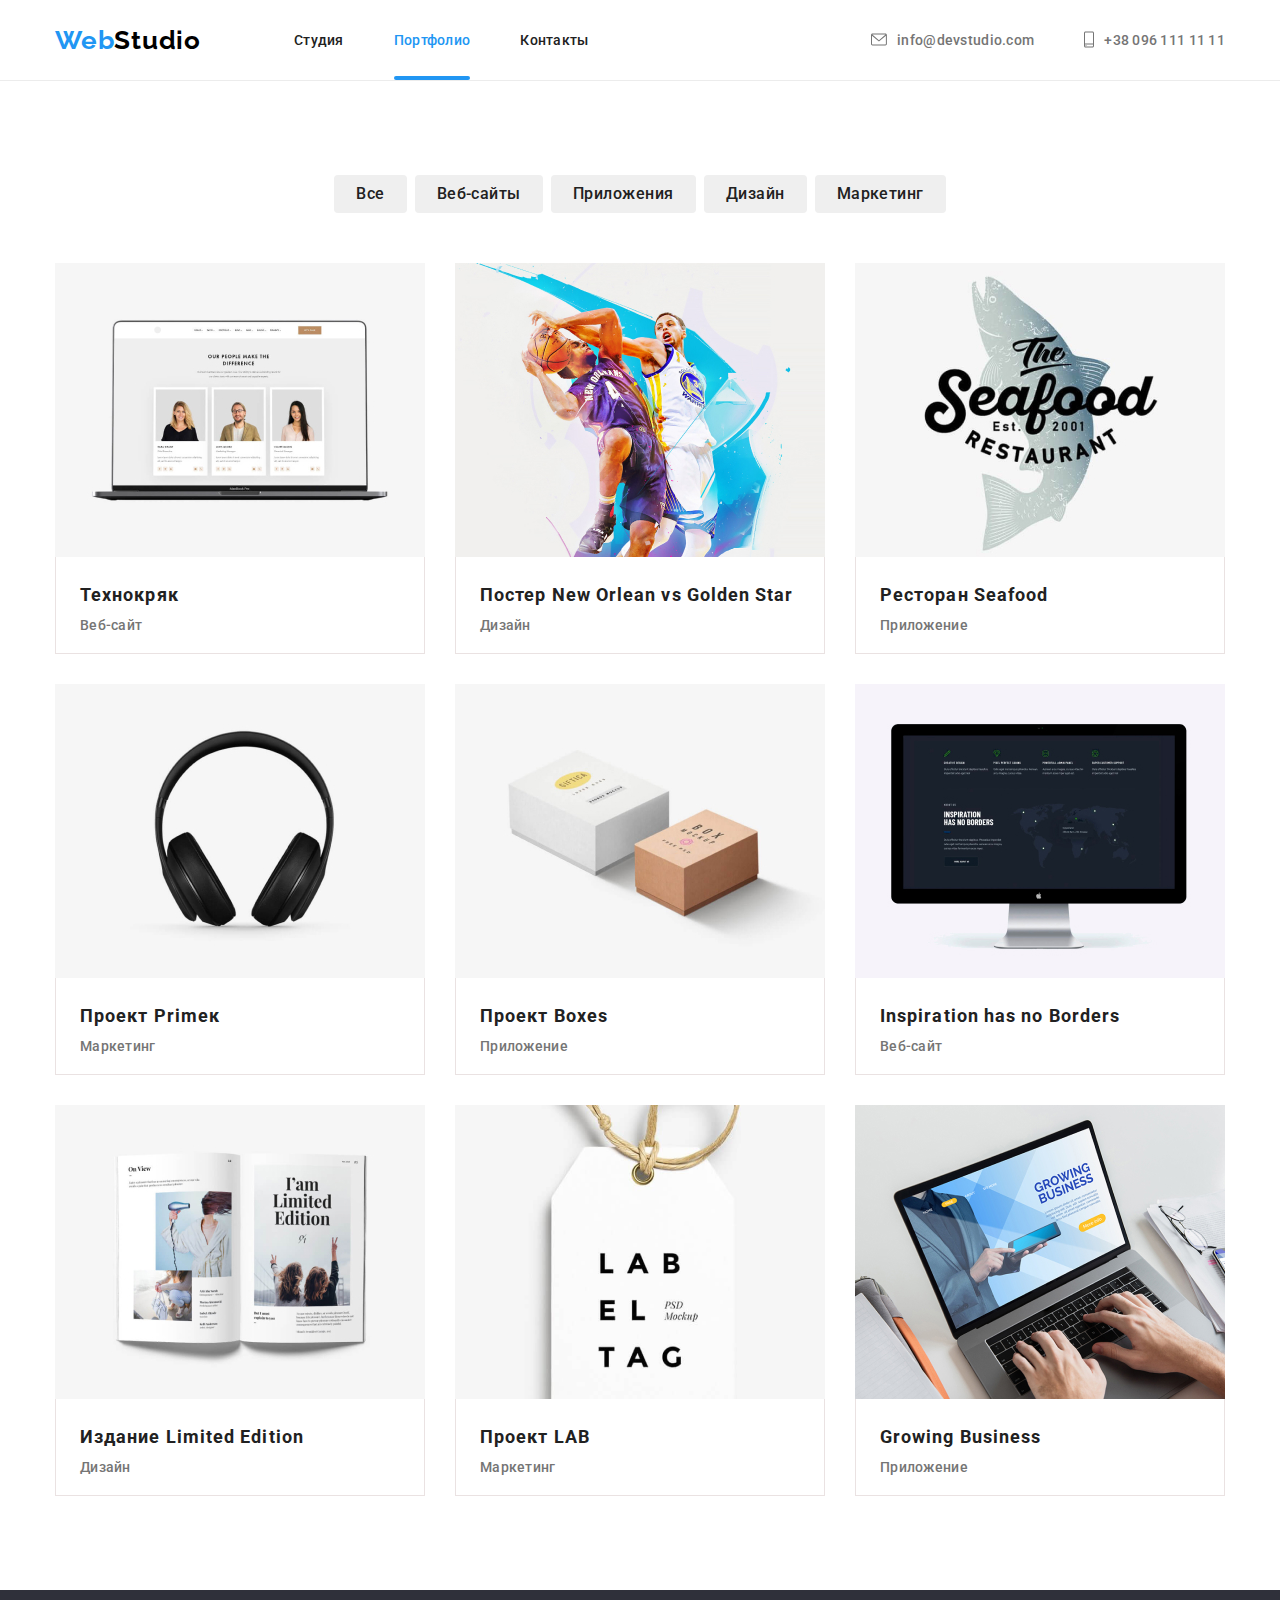
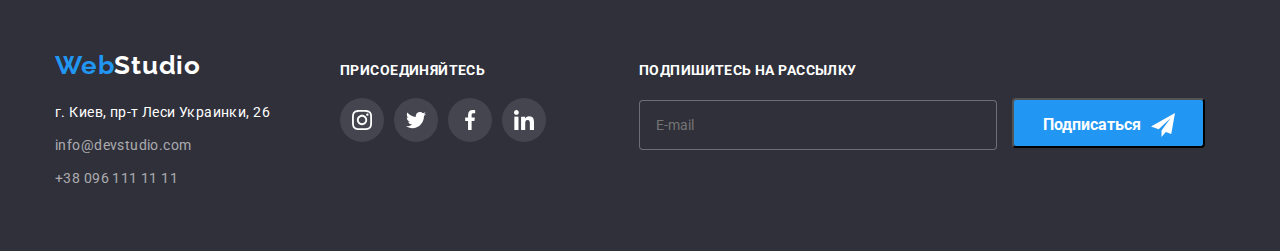
==== portfolio.html @ 66c4d2b6 "ДЗ-7 структура" ====
<!DOCTYPE html>
<html lang="ru">
  <head>
    <meta charset="UTF-8" />
    <meta name="viewport" content="width=device-width, initial-scale=1.0" />
    <title>WebStudio</title>
    <!--1-внешняя сылка на нормализацию стилей -->
    <link rel="stylesheet"
    href=https://cdnjs.cloudflare.com/ajax/libs/modern-normalize/1.0.0/modern-normalize.css>
    <!--2-внешняя ссылка на стили шрифтов Google-->
    <link rel="preconnect" href="https://fonts.gstatic.com" />
    <link
      href="https://fonts.googleapis.com/css2?family=Raleway:wght@700&family=Roboto:wght@400;500;700;900&display=swap"
      rel="stylesheet"
    />
    <!--3-ссылка на таблицы стилей в даном проекте-->
    <link rel="stylesheet" href="./css/styles.css" />
  </head>
  <body>
      <header class="header">
			<div class="container"><a class="logo" href="/"><span>Web</span>Studio</a>
        <nav class="navigation">
          <ul class="site-nav">
            <li class="list-site">
              <a class="nav" href="./index.html">Студия</a>
            </li>
            <li class="list-site">
              <a class="nav is-current" href="#">Портфолио</a>
            </li>
            <li class="list-site">
              <a class="nav" href="#">Контакты</a>
            </li>
          </ul>
        </nav>
       <ul class="adress-header">
          <li class="mail-header">
				<a class="nav-mail" href="mailto:info@devstudio.com"> <svg class="mail-icon" width="16" height="17"><use href="./sprite/sprite.svg#icon-envelope"></use></svg> 
					info@devstudio.com</a>
			 </li>
          <li class="phone-header">
              <a class="nav-phone" href="tel:+380961111111">
					   <svg class="phone-icon" width="10" height="17"><use href="./sprite/sprite.svg#icon-smartphone"></use></svg>
                +38 096 111 11 11</a>
          </li>
        </ul></div>
        
      </header>
      <main>
        <!-- секция единственная -->
        <section class="total">
 <!-- КНОПКИ -->
          <div class="items">
            <ul class="butons">
              <li class="button-item">
                <button class="btn" type="button">Все</button>
              </li>
              <li class="button-item">
                <button class="btn" type="button">Веб-сайты</button>
              </li>
              <li class="button-item">
                <button class="btn" type="button">Приложения</button>
              </li>
              <li class="button-item">
                <button class="btn" type="button">Дизайн</button>
              </li>
              <li class="button-item">
                <button class="btn" type="button">Маркетинг</button>
              </li>
            </ul>
			 </div>
			 
			  <div class="container">
<h1 class="visually-hiden">Наши работы</h1>
          <!-- КАРТОЧКИ -->
          <ul class="article">
            <li class="article-item">
					<a href="" class="article-item-link">
					<div class="img">  
						 <img
                class="article-img"
                src="./imaiges-portfolio/технокряк.jpg"
                alt="Ноутбук с открытым сайтом"
                width="370"
                height="294"
				    />
				   <p class="overlay">Технокряк это современная площадка распространения коронавируса. Компании используют эту платформу для цифрового шпионажа и атак на защищённые сервера конкурентов.
					</p> 
				   </div>
				   <div class="item">
              <h2 class="article-caption">Технокряк</h2>
              <p class="text">Веб-сайт</p>
					</div>
				   </a>
            </li>
            <li class="article-item">
					<a href="" class="article-item-link">
						<div class="img">
						<img
                class="article-img"
                src="./imaiges-portfolio/постер.jpg"
                alt="Два соперника играют в баскетбол"
                width="370"
                height="294"
				  />
				  <p class="overlay">Технокряк это современная площадка распространения коронавируса. Компании используют эту платформу для цифрового шпионажа и атак на защищённые сервера конкурентов.
				</p>
				</div> 
				  <div class="item">
              <h2 class="article-caption">Постер New Orlean vs Golden Star</h2>
				  <p class="text">Дизайн</p>
				</div>
					</a>
            </li>
            <li class="article-item">
					<a href="" class="article-item-link">
						<div class="img">
						<img
                class="article-img"
                src="./imaiges-portfolio/ресторан.jpg"
                alt="Эмблема ресторана"
                width="370"
                height="294"
				  />
				  <p class="overlay">Технокряк это современная площадка распространения коронавируса. Компании используют эту платформу для цифрового шпионажа и атак на защищённые сервера конкурентов.
				</p>
				</div>
				  <div class="item">
              <h2 class="article-caption">Ресторан Seafood</h2>
				  <p class="text">Приложение</p>
				</div>	
					</a>
            </li>
            <li class="article-item">
					<a href="" class="article-item-link">
						<div class="img"><img
                class="article-img"
                src="./imaiges-portfolio/prime.jpg"
                alt="Беспроводные наушники"
                width="370"
                height="294"
				  />
				  <p class="overlay">Технокряк это современная площадка распространения коронавируса. Компании используют эту платформу для цифрового шпионажа и атак на защищённые сервера конкурентов.
				</p>
				</div>
				  <div class="item">
              <h2 class="article-caption">Проект Primeк</h2>
				  <p class="text">Маркетинг</p>
				</div>
					</a>
            </li>
            <li class="article-item">
					<a href="" class="article-item-link">
						<div class="img"><img
                class="article-img"
                src="./imaiges-portfolio/boxes.jpg"
                alt="Две коробки"
                width="370"
                height="294"
				  />
				  <p class="overlay">Технокряк это современная площадка распространения коронавируса. Компании используют эту платформу для цифрового шпионажа и атак на защищённые сервера конкурентов.
				</p>
				</div>
				  <div class="item">
              <h2 class="article-caption">Проект Boxes</h2>
              <p class="text">Приложение</p></div>
					</a>
            </li>
            <li class="article-item">
					<a href="" class="article-item-link">
						<div class="img"><img
                class="article-img"
                src="./imaiges-portfolio/no-Borders.jpg"
                alt="Монитор компьютера"
                width="370"
                height="294"
				  />
				  <p class="overlay">Технокряк это современная площадка распространения коронавируса. Компании используют эту платформу для цифрового шпионажа и атак на защищённые сервера конкурентов.
				</p>
				</div>
				<div class="item">
              <h2 class="article-caption">Inspiration has no Borders</h2>
              <p class="text">Веб-сайт</p></div>	
					</a>
            </li>
            <li class="article-item">
					<a href="" class="article-item-link">
						<div class="img"><img
                class="article-img"
                src="./imaiges-portfolio/Limited-Edition.jpg"
                alt="Раскрытый журнал"
                width="370"
                height="294"
				  />
				  <p class="overlay">Технокряк это современная площадка распространения коронавируса. Компании используют эту платформу для цифрового шпионажа и атак на защищённые сервера конкурентов.
				</p>
				</div>
				<div class="item">
              <h2 class="article-caption">Издание Limited Edition</h2>
              <p class="text">Дизайн</p></div>
					</a>
            </li>
            <li class="article-item">
					<a href="" class="article-item-link">
						<div class="img"><img
                class="article-img"
                src="./imaiges-portfolio/LAB.png"
                alt="Бирка проекта"
                width="370"
                height="294"
				  />
				  <p class="overlay">Технокряк это современная площадка распространения коронавируса. Компании используют эту платформу для цифрового шпионажа и атак на защищённые сервера конкурентов.
				</p>
				</div>
				<div class="item">
              <h2 class="article-caption">Проект LAB</h2>
              <p class="text">Маркетинг</p></div>	
					</a>
            </li>
            <li class="article-item">
					<a href="" class="article-item-link">
						<div class="img"><img
                class="article-img"
                src="./imaiges-portfolio/Growing-Business.jpg"
                alt="Ноутбук с заглавной страницей сайта"
                width="370"
                height="294"
				  />
				  <p class="overlay">Технокряк это современная площадка распространения коронавируса. Компании используют эту платформу для цифрового шпионажа и атак на защищённые сервера конкурентов.
				</p>
				</div>
				<div class="item">
              <h2 class="article-caption">Growing Business</h2>
              <p class="text">Приложение</p></div>
					</a>
            </li>
          </ul>
			  </div>
          
        </section>
		</main>
		<!-- ----------футер------------- -->
		      <footer>
			<div class="container footer">
				<div class="left">
					<a class="logo-footer" href="/"><span>Web</span>Studio</a>
        <address class="footer">
          <p class="text-footer">г. Киев, пр-т Леси Украинки, 26</p>
          <p class="footer-mail">info@devstudio.com</p>
          <p class="footer-phone">+38 096 111 11 11</p>
		  </address></div>
		      <div class="right">
					<p class="title-right">ПРИСОЕДИНЯЙТЕСЬ</p>
						<ul class="icons-right">
						<li class="icon">
							<a class="link-right" href="">
								<svg class="icon-right"><use href="./sprite/sprite.svg#icon-instagram-2"></use></svg>
							</a>
						</li>
						<li class="icon">
							<a class="link-right" href="">
								<svg class="icon-right"><use href="./sprite/sprite.svg#icon-twitter-1"></use></svg>
							</a>
						</li>
						<li class="icon">
							<a class="link-right" href="">
								<svg class="icon-right"><use href="./sprite/sprite.svg#icon-facebook-1"></use></svg>
							</a>
						</li>
						<li class="icon">
							<a class="link-right" href="">
								<svg class="icon-right"><use href="./sprite/sprite.svg#icon-linkedin-1"></use></svg>
							</a>
						</li>
					</ul> 
				</div>
				<!-- --------форма футер---------- -->
			<div class="footer-form">
				<p class="title-right form">ПОДПИШИТЕСЬ НА РАССЫЛКУ</p>
				<form class="footer-form-mail">
				<label class="footer-form-label">
				 <input type="mail" name="user_mail" class="footer-form_input" placeholder="E-mail">
				 <button type="submit" class="footer_form-btn">Подписаться</button>
				</div>
      </footer>
	 </div>
  </body>
</html>
---- css/styles.css ----
/*-----------Переменные цвета---*/
:root {
  --accent-color: #2196f3;
  --text-color: #757575;
  --basic-color: #212121;
  --active-color: #ffffff;
  --hero-color: #2f303a;
}
/*-шрифт на все кроме ссылок и кнопок*/
body {
  /* max-width: 1600px; */
  font-family: Roboto, sans-serif;
  font-style: normal;
  font-size: 14px;
  font-weight: 500;
  line-height: 1.142;
  letter-spacing: 0.02em;
  text-align: left;
}
/*- обнуляем отступы*/
*,
*::before,
*::after {
  margin: 0;
  padding: 0;
}
img {
  display: block;
}

/*убираем декор у ссылок и у списков*/
a {
  text-decoration: none;
  color: var(--basic-color);
}
li {
  list-style-type: none;
}
/* контейнер для всех секций */
.container {
  width: 1200px;
  padding-left: 15px;
  padding-right: 15px;
  margin: 0 auto;
}
/* ---ШАПКА----*/
.header {
  border-bottom: 1px solid #ececec;
}
.header .container {
  display: flex;
  align-items: center;
}
.logo {
  margin-right: 93px;
}
.navigation {
  display: flex;
  align-items: center;
}

.site-nav {
  display: flex;
  align-items: center;
}
.list-site:not(:last-child) {
  margin-right: 50px;
}
.list-site {
  position: relative;
}
.nav {
  display: block;
  padding-top: 32px;
  padding-bottom: 32px;
  transition-property: color;
  transition-duration: 250ms;
  transition-timing-function: cubic-bezier(0.4, 0, 0.2, 1);
}
.is-current::after {
  content: "";
  display: block;
  background-color: var(--accent-color);
  width: 100%;
  height: 4px;
  border-radius: 2px;
}
.is-current::after {
  position: absolute;
  bottom: 0;
}

.adress-header {
  display: flex;
  align-items: center;
  margin-left: auto;
}
.mail-header,
.phone-header {
  display: flex;
  align-items: center;
}
.mail-icon,
.phone-icon {
  fill: var(--text-color);
  display: block;
  margin-right: 10px;
  cursor: pointer;
  transition-property: color;
  transition-duration: 250ms;
  transition-timing-function: cubic-bezier(0.4, 0, 0.2, 1);
}
.nav-mail,
.nav-phone {
  transition-property: color;
  transition-duration: 250ms;
  transition-timing-function: cubic-bezier(0.4, 0, 0.2, 1);
}

.nav-mail:focus,
.nav-mail:hover {
  color: var(--accent-color);
}
.nav-phone:focus,
.nav-phone:hover {
  color: var(--accent-color);
}

.nav-mail:focus .mail-icon,
.nav-mail:hover .mail-icon {
  fill: var(--accent-color);
}
.nav-phone:focus .phone-icon,
.nav-phone:hover .phone-icon {
  fill: var(--accent-color);
}

.nav-mail {
  margin-right: 50px;
}

.logo {
  font-family: Raleway, sans-serif;
  font-style: normal;
  font-weight: 700;
  font-size: 26px;
  line-height: 1.192;
  letter-spacing: 0.03em;
  color: #000000;
}
.logo-footer {
  font-family: Raleway, sans-serif;
  font-style: normal;
  font-weight: 700;
  font-size: 26px;
  line-height: 1.192;
  letter-spacing: 0.03em;
  color: var(--active-color);
}
span {
  color: var(--accent-color);
}
.nav.is-current {
  color: var(--accent-color);
}
.nav:hover,
.nav:focus {
  color: var(--accent-color);
}
.nav-mail,
.nav-phone {
  display: flex;
  align-items: center;
  font-style: normal;
  color: var(--text-color);
}

/*--секция 1 ГЕРОЙ--*/

.hero {
  background-color: var(--hero-color);
  height: 600px;
  text-align: center;
  padding-top: 0px;
  padding-bottom: 0px;
}
.hero {
  height: 600px;
  padding-top: 200px;
  padding-bottom: 200px;
  background-image: linear-gradient(
      rgba(47, 48, 58, 0.4),
      rgba(47, 48, 58, 0.4)
    ),
    url(../imaiges/hero.jpg);
  background-repeat: no-repeat;
  background-size: cover;
}

.hero-title {
  font-weight: 900;
  font-size: 44px;
  line-height: 1.363;
  letter-spacing: 0.06em;
  text-transform: uppercase;
  color: var(--active-color);
  min-width: 696px;
  padding-bottom: 30px;
}
.btn-hero {
  border: 0;
  padding: 10px 32px;
  min-width: 73px;
  font-weight: 700;
  font-size: 16px;
  line-height: 1.875;
  letter-spacing: 0.06em;
  color: var(--active-color);
  background-color: var(--accent-color);
  border-radius: 4px;
  cursor: pointer;
}
/*--секция 2 список--*/
/* ----------прячем заголовок---------- */
.visually-hiden {
  position: absolute !important;
  clip: rect(1px 1px 1px 1px); /* IE6, IE7 */
  clip: rect(1px, 1px, 1px, 1px);
  padding: 0 !important;
  border: 0 !important;
  height: 1px !important;
  width: 1px !important;
  overflow: hidden;
}
.list {
  display: flex;
  align-items: center;
  padding-bottom: 94px;
}
.list-article {
  display: flex;
}
.list-item:not(:last-child) {
  margin-right: 30px;
}
.list-item {
  width: 270px;
}
.list-item::before {
  content: "";
  display: block;
  background-color: #f5f4fa;
  width: 270px;
  height: 120px;
  margin-top: 94px;
  margin-bottom: 30px;
}
.antenna::before {
  background-image: url(../imaiges-svg/antenna-1.svg);
  background-size: 70px;
  background-repeat: no-repeat;
  background-position: center;
}
.diagram::before {
  background-image: url(../imaiges-svg/diagram-1.svg);
  background-size: 70px;
  background-repeat: no-repeat;
  background-position: center;
}
.astronaut::before {
  background-image: url(../imaiges-svg/astronaut-1.svg);
  background-size: 70px;
  background-repeat: no-repeat;
  background-position: center;
}

.clock::before {
  background-image: url(../imaiges-svg/clock-1.svg);
  background-size: 70px;
  background-repeat: no-repeat;
  background-position: center;
}
.list-caption {
  font-weight: 700;
  font-size: 14px;
  letter-spacing: 0.03em;
  text-transform: uppercase;
  color: var(--basic-color);
  margin-bottom: 10px;
}
.text-list {
  font-style: normal;
  font-weight: 400;
  font-size: 14px;
  line-height: 1.714;
  letter-spacing: 0.03em;
  color: var(--text-color);
}
/*--секция 3 --*/
.work {
  padding-bottom: 94px;
}
.work-list {
  display: flex;
  align-items: center;
}
.work-img:not(:last-child) {
  margin-right: 30px;
}
.work-img {
  position: relative;
}
.img-text {
  position: absolute;
  width: 100%;
  height: 70px;
  color: var(--active-color);
  background-color: rgba(47, 48, 58, 0.8);
  box-shadow: 0px 4px 4px rgba(0, 0, 0, 0.25);
  padding: 27px 82px;
  bottom: 0;
}

.work-caption,
.command-caption {
  font-style: normal;
  font-weight: 700;
  font-size: 36px;
  line-height: 1.166;
  text-align: center;
  letter-spacing: 0.03em;
  color: var(--basic-color);
  margin-bottom: 50px;
}
/* ------секция 4--------------- */
.command {
  padding-top: 94px;
  padding-bottom: 94px;
  background-color: #f5f4fa;
}
.command-list {
  display: flex;
  align-items: center;
  text-align: center;
}
.social-list {
  display: flex;
  justify-content: center;
  margin-top: 16px;
  margin-bottom: 30px;
}
.social-link {
  display: flex;
  justify-content: center;
  align-items: center;
  width: 44px;
  height: 44px;
  background-color: var(--active-color);
  border-radius: 50%;
  margin-right: 10px;
  transition-property: background-color;
  transition-duration: 250ms;
  transition-timing-function: cubic-bezier(0.4, 0, 0.2, 1);
}
/* ДИНАМИКА ЦВЕТА ССЫЛКИ И КАРТИНКИ */
.social-link:focus,
.social-link:hover {
  background-color: var(--accent-color);
}
.social-link:focus .social-icon,
.social-link:hover .social-icon {
  fill: var(--active-color);
}
/* -------------------------- */
.social-icon {
  width: 20px;
  height: 20px;
  fill: #afb1b8;
  transition-property: fill;
  transition-duration: 250ms;
  transition-timing-function: cubic-bezier(0.4, 0, 0.2, 1);
}
.command-article:not(:last-child) {
  margin-right: 30px;
}
.command-article {
  background-color: var(--active-color);
  border-radius: 0px 0px 4px 4px;
}

.command-subject {
  font-weight: 500;
  font-size: 16px;
  line-height: 1.187;
  text-align: center;
  letter-spacing: 0.03em;
  color: var(--basic-color);
  margin-top: 30px;
  margin-bottom: 10px;
}
.command-text {
  font-style: normal;
  font-weight: 400l;
  font-size: 16px;
  line-height: 1.187;
  text-align: center;
  letter-spacing: 0.03em;
  color: var(--text-color);
}
/*  СЕКЦИЯ 5  КЛИЕНТЫ */
.clients {
  padding-top: 94px;
  padding-bottom: 94px;
}
.clients-list {
  display: flex;
  justify-content: space-between;
}
.client-link {
  display: flex;
  justify-content: center;
  align-items: center;
  width: 170px;
  height: 90px;
  background-color: var(--active-color);
  border-radius: 3%;
  border: 1px solid #afb1b8;
  transition-property: fill, background-color;
  transition-duration: 250ms;
  transition-timing-function: cubic-bezier(0.4, 0, 0.2, 1);
}
.client-icon.logo-1 {
  width: 44px;
  height: 49px;
  fill: #afb1b8;
  transition-property: fill;
  transition-duration: 250ms;
  transition-timing-function: cubic-bezier(0.4, 0, 0.2, 1);
}
.client-icon.logo-2 {
  width: 40px;
  height: 52px;
  fill: #afb1b8;
  transition-property: fill;
  transition-duration: 250ms;
  transition-timing-function: cubic-bezier(0.4, 0, 0.2, 1);
}
.client-icon.logo-3 {
  width: 41px;
  height: 42px;
  fill: #afb1b8;
  transition-property: fill;
  transition-duration: 250ms;
  transition-timing-function: cubic-bezier(0.4, 0, 0.2, 1);
}
.client-icon.logo-4 {
  width: 80px;
  height: 42px;
  fill: #afb1b8;
  transition-property: fill;
  transition-duration: 250ms;
  transition-timing-function: cubic-bezier(0.4, 0, 0.2, 1);
}
.client-icon.logo-5 {
  width: 59px;
  height: 47px;
  fill: #afb1b8;
  transition-property: fill;
  transition-duration: 250ms;
  transition-timing-function: cubic-bezier(0.4, 0, 0.2, 1);
}
.client-icon.logo-6 {
  width: 88px;
  height: 45px;
  fill: #afb1b8;
  transition-property: fill;
  transition-duration: 250ms;
  transition-timing-function: cubic-bezier(0.4, 0, 0.2, 1);
}
/* ДИНАМИКА ЦВЕТА ССЫЛКИ И КАРТИНКИ */
.client-link:focus,
.client-link:hover {
  border-color: var(--accent-color);
}
.client-link:focus .client-icon.logo-1,
.client-link:hover .client-icon.logo-1 {
  fill: var(--accent-color);
}
.client-link:focus .client-icon.logo-2,
.client-link:hover .client-icon.logo-2 {
  fill: var(--accent-color);
}
.client-link:focus .client-icon.logo-3,
.client-link:hover .client-icon.logo-3 {
  fill: var(--accent-color);
}
.client-link:focus .client-icon.logo-4,
.client-link:hover .client-icon.logo-4 {
  fill: var(--accent-color);
}
.client-link:focus .client-icon.logo-5,
.client-link:hover .client-icon.logo-5 {
  fill: var(--accent-color);
}
.client-link:focus .client-icon.logo-6,
.client-link:hover .client-icon.logo-6 {
  fill: var(--accent-color);
}
/*--footer--*/
footer {
  display: block;
  background-color: var(--hero-color);
  padding-bottom: 60px;
  padding-top: 60px;
  margin: 0 auto;
}
.container.footer {
  display: flex;
}
.left {
  margin-right: 70px;
}
.right {
  display: block;
  padding-top: 12px;
}
.icons-right {
  display: flex;
  justify-content: space-between;
}
.icon:not(:last-child) {
  margin-right: 10px;
}
.link-right:hover,
.link-right:focus {
  background-color: var(--accent-color);
}
.link-right {
  display: flex;
  align-items: center;
  justify-content: center;
  width: 44px;
  height: 44px;
  border-radius: 50%;
  background-color: rgb(255, 255, 255, 0.1);
  transition-property: background-color;
  transition-duration: 250ms;
  transition-timing-function: cubic-bezier(0.4, 0, 0.2, 1);
}
.icon-right {
  fill: var(--active-color);
  width: 20px;
  height: 20px;
}

.logo-footer {
  display: block;
  margin-bottom: 20px;
}
.text-footer {
  font-style: normal;
  font-weight: 400;
  font-size: 14px;
  line-height: 1.714;
  letter-spacing: 0.03em;
  color: var(--active-color);
  margin-bottom: 9px;
}
.footer-mail,
.footer-phone {
  font-style: normal;
  font-weight: 400;
  font-size: 14px;
  line-height: 1.714;
  letter-spacing: 0.03em;
  color: rgba(255, 255, 255, 0.6);
}
.footer-mail {
  margin-bottom: 9px;
}
.title-right {
  font-family: Roboto;
  font-style: normal;
  font-weight: bold;
  font-size: 14px;
  line-height: 16px;
  letter-spacing: 0.03em;
  color: var(--active-color);
  margin-bottom: 20px;
}
/* -----------форма футер----------- */
.footer-form {
  padding-top: 12px;
  margin-left: 93px;
}
.footer-form_input {
  padding-left: 16px;
  color: var(--active-color);
  width: 358px;
  height: 50px;
  background-color: var(--hero-color);
  border: 1px solid rgba(255, 255, 255, 0.3);
  box-sizing: border-box;
  border-radius: 4px;
}
.footer-form-labe::placeholder {
  font-family: Roboto;
  font-style: normal;
  font-weight: normal;
  font-size: 16px;
  line-height: 1.25;
  color: rgba(255, 255, 255, 0.6);
}
.footer_form-btn{
	position: relative;
	height: 50px;
	padding: 10px 62px 10px 29px;
	margin-left: 12px;
	border-radius: 4px;
	background-color: var(--accent-color);
font-family: Roboto;
font-style: normal;
font-weight: bold;
font-size: 16px;
line-height: 1.87;
align-items: center;
text-align: center;
color: #FFFFFF;
}
.footer_form-btn::after{
	background-image: url(../imaiges-svg/icon-send.svg);
	position: absolute;
	top: 13px;
	right: 28px;
	content:" ";
	display: block;
	width: 24px;
	height: 24px;
	background-size: cover;
  background-position: center;
}

/* СТИЛИ ДЛЯ ПОРТФОЛИО */
/* --------кнопки--------- */
.total {
  align-items: center;
  padding-top: 94px;
  padding-bottom: 94px;
}
.items {
  margin-bottom: 50px;
}

.butons {
  display: flex;
  justify-content: center;
  align-items: flex-start;
}
.button-item:not(:last-child) {
  margin-right: 8px;
}
.btn {
  border: 0;
  font-size: 16px;
  font-weight: 500;
  line-height: 1.625;
  letter-spacing: 0.03em;
  color: var(--basic-color);
  padding: 6px 22px;
  height: 38px;
  border-radius: 4px;
  cursor: pointer;
  transition-property: color, background-color;
  transition-duration: 250ms;
  transition-timing-function: cubic-bezier(0.4, 0, 0.2, 1);
}
.btn:hover,
.btn:focus {
  color: var(--active-color);
  background-color: var(--accent-color);
  box-shadow: 0px 4px 4px rgba(0, 0, 0, 0.25);
}
/* ------карточки----------- */
.article {
  display: flex;
  flex-wrap: wrap;
  margin-top: -30px;
  margin-left: -30px;
}
.article-item {
  display: block;
  margin-left: 30px;
  margin-top: 30px;
  flex-basis: calc(100% / 3-33px);
}
.article-item-link {
  display: block;
  transition-property: box-shadow;
  transition-duration: 250ms;
  transition-timing-function: cubic-bezier(0.4, 0, 0.2, 1);
}
.article-item-link {
  display: block;
}
.img {
  position: relative;
  display: block;
  overflow: hidden;
}
.overlay {
  font-family: Roboto;
  font-style: normal;
  font-weight: normal;
  font-size: 18px;
  line-height: 1.55;
  color: var(--active-color);
  background-color: rgba(33, 150, 243, 0.9);
  padding: 63px 24px;
  position: absolute;
  z-index: 1;
  width: 100%;
  height: 100%;
  top: 0;
  left: 0;
  transform: translateY(100%);
  transition: transform 250ms cubic-bezier(0.4, 0, 0.2, 1);
}
.article-item-link:hover .overlay,
.article-item-link:focus .overlay {
  transform: translateY(0%);
}
.article-item-link:hover,
.article-item-link:focus {
  box-shadow: 0px 4px 4px 0px rgba(0, 0, 0, 0.25);
  cursor: pointer;
}
.item {
  padding: 20px 24px;
  border: 1px solid #eae2e2;
  border-top: none;
}
.article-caption {
  font-weight: 700;
  font-size: 18px;
  line-height: 2;
  letter-spacing: 0.06em;
  color: var(--basic-color);
  padding-bottom: 4px;
}
.text {
  color: var(--text-color);
}
/*..............backdrop.......... */
.backdrop {
  position: fixed;
  width: 100%;
  height: 100%;
  top: 0;
  left: 0;
  background-color: rgba(0, 0, 0, 0.2);
  transition: all 250ms linear;
}
.backdrop.is-hidden .modal {
  transform: translate(-50%, -50%) scale(0);
}
/* --------форма------------ */
.modal {
  padding: 40px;
  position: absolute;
  top: 50%;
  left: 50%;
  transform: translate(-50%, -50%) scale(1);
  width: 528px;
  min-height: 581px;
  background-color: var(--active-color);
  transition: transform 250ms linear;
}
.is-hidden {
  opacity: 0;
  visibility: hidden;
  pointer-events: none;
}

/*              кнопка формы           */
.close-btn {
  display: flex;
  justify-content: center;
  align-items: center;
  position: absolute;
  justify-content: center;
  top: 8px;
  right: 8px;
  width: 30px;
  height: 30px;
  border-radius: 50%;
  background-color: var(--active-color);
  border: 1px solid rgba(0, 0, 0, 0.1);
  cursor: pointer;
}
.close-btn:hover .icon-close {
  fill: var(--accent-color);
}

/* --------------форма--------- */
.modal-title {
  font-family: Roboto;
  font-style: normal;
  font: weight 700;
  font-size: 20px;
  line-height: 23px;
  text-align: center;
  color: var(--basic-color);
  margin-bottom: 12px;
}
.modal_form {
  display: flex;
  flex-direction: column;
}
.modal_form-span {
  display: block;
  position: relative;
  margin-top: 4px;
}
.modal_form-input {
  width: 100%;
  height: 40px;
  border: 1px solid rgba(33, 33, 33, 0.2);
  border-radius: 4px;
  padding-left: 42px;
  cursor: pointer;
  transition: border-color 250ms cubic-bezier(0.4, 0, 0.2, 1);
}
.modal_form-label {
  display: block;
  margin-bottom: 10px;
  margin-bottom: 10px;
  font-family: Roboto;
  font-style: normal;
  font-weight: normal;
  font-size: 12px;
  line-height: 1.16;
  color: #757575;
}
.modal_form-icon {
  position: absolute;
  top: 50%;
  transform: translateY(-50%);
  left: 12px;
  transition: fill 250ms cubic-bezier(0.4, 0, 0.2, 1);
}
.modal_form-input:hover,
.modal_form-input:focus {
  outline: none;
  border-color: var(--accent-color);
}
.modal_form-input:hover + .modal_form-icon,
.modal_form-input:focus + .modal_form-icon {
  fill: var(--accent-color);
}

.modal_form-feedack {
  width: 100%;
  height: 120px;
  margin-top: 4px;
  border: 1px solid rgba(33, 33, 33, 0.2);
  cursor: pointer;
  transition: border-color 250ms cubic-bezier(0.4, 0, 0.2, 1);
  padding: 12px 16px;
  resize: none;
}

.modal_form-feedack:hover,
.modal_form-feedack:focus {
  outline: none;
  border-color: var(--accent-color);
}

.modal_form-feedack::placeholder {
  font-family: Roboto;
  font-style: normal;
  font-weight: normal;
  font-size: 14px;
  line-height: 1.14;
  color: rgba(117, 117, 117, 0.5);
}
.modal_form-consent:checked + .modal_form-chek::before {
  background-image: url(../imaiges-svg/icon-check.svg);
  border: 0;
}
.modal_form-chek::before {
  content: "";
  display: inline-block;
  width: 16px;
  height: 15px;
  background-size: cover;
  background-position: center;
  border: 1px solid #212121;
  margin-right: 8px;
}
.modal_form-chek {
  display: block;
  margin-bottom: 30px;
  margin-top: 20px;
  font-family: Roboto;
  font-style: normal;
  font-weight: normal;
  font-size: 14px;
  line-height: 1.71px;
  color: #757575;
}
.modal_form-link {
  margin-left: 5px;
  font-family: Roboto;
  font-style: normal;
  font-weight: normal;
  font-size: 14px;
  line-height: 1.17px;
  text-decoration-line: underline;
  color: #2196f3;
}
.modal_form-btn {
  display: block;
  margin: 0 auto;
  width: 200px;
  height: 50px;
  font-family: Roboto;
  font-style: normal;
  font-weight: bold;
  font-size: 16px;
  line-height: 1.87px;
  text-align: center;
  color: #ffffff;
  background-color: var(--accent-color);
  border-radius: 4px;
}
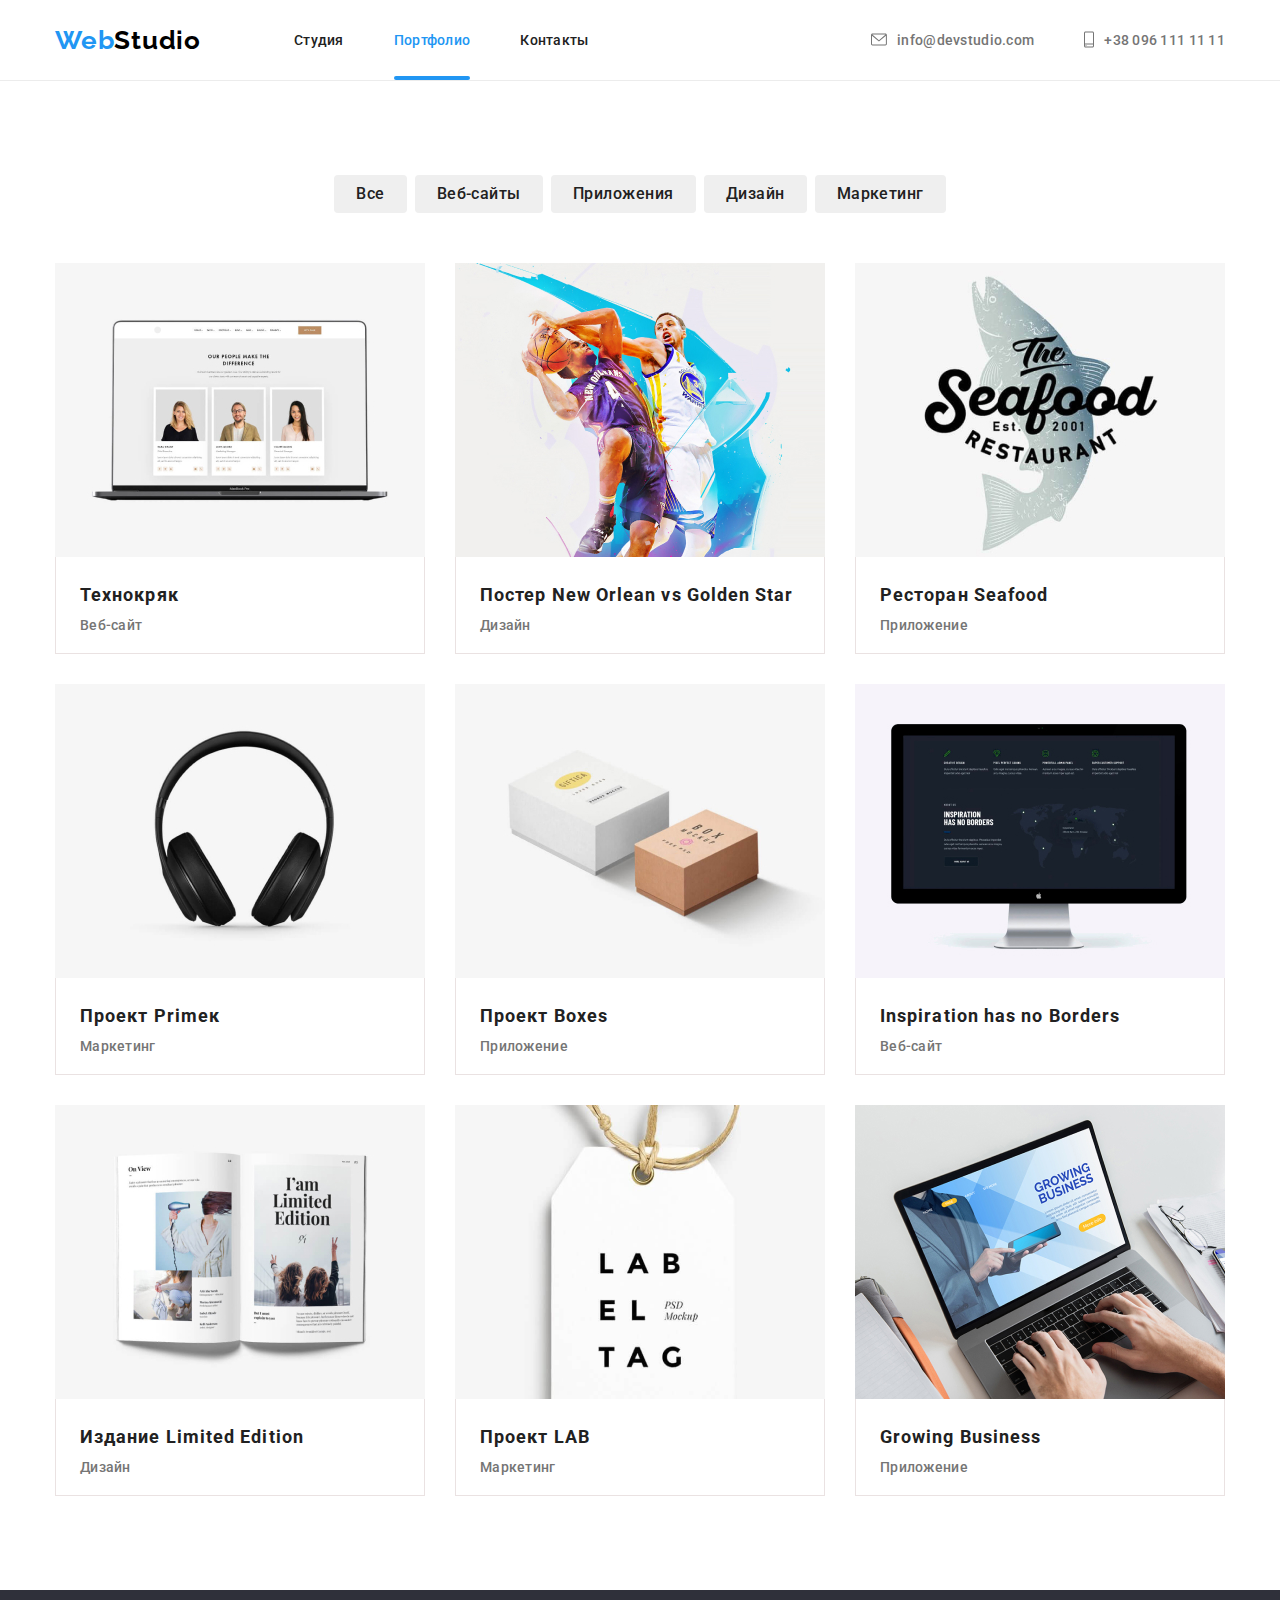
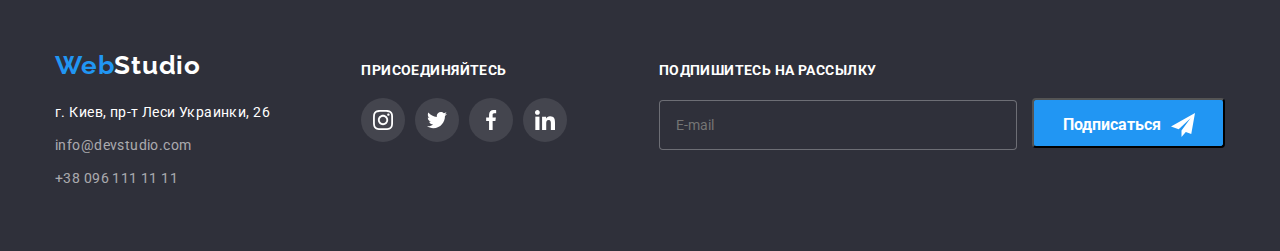
==== commit 473eed39: "ДЗ-7 со структурой" ====
--- a/portfolio.html
+++ b/portfolio.html
@@ -14,7 +14,8 @@
       rel="stylesheet"
     />
     <!--3-ссылка на таблицы стилей в даном проекте-->
-    <link rel="stylesheet" href="./css/styles.css" />
+	 <link rel="stylesheet" href="./css/styles.css" />
+	 <link rel="stylesheet" href="./css/portfolio.min.css" />
   </head>
   <body>
       <header class="header">
--- a/css/styles.css
+++ b/css/styles.css
@@ -1,4 +1,5 @@
 /*-----------Переменные цвета---*/
+/*             variabless       */
 :root {
   --accent-color: #2196f3;
   --text-color: #757575;
@@ -6,43 +7,15 @@
   --active-color: #ffffff;
   --hero-color: #2f303a;
 }
+/*         end    variabless       */
 /*-шрифт на все кроме ссылок и кнопок*/
-body {
-  /* max-width: 1600px; */
-  font-family: Roboto, sans-serif;
-  font-style: normal;
-  font-size: 14px;
-  font-weight: 500;
-  line-height: 1.142;
-  letter-spacing: 0.02em;
-  text-align: left;
-}
+
 /*- обнуляем отступы*/
-*,
-*::before,
-*::after {
-  margin: 0;
-  padding: 0;
-}
-img {
-  display: block;
-}
 
 /*убираем декор у ссылок и у списков*/
-a {
-  text-decoration: none;
-  color: var(--basic-color);
-}
-li {
-  list-style-type: none;
-}
+
 /* контейнер для всех секций */
-.container {
-  width: 1200px;
-  padding-left: 15px;
-  padding-right: 15px;
-  margin: 0 auto;
-}
+
 /* ---ШАПКА----*/
 .header {
   border-bottom: 1px solid #ececec;
@@ -222,16 +195,7 @@
 }
 /*--секция 2 список--*/
 /* ----------прячем заголовок---------- */
-.visually-hiden {
-  position: absolute !important;
-  clip: rect(1px 1px 1px 1px); /* IE6, IE7 */
-  clip: rect(1px, 1px, 1px, 1px);
-  padding: 0 !important;
-  border: 0 !important;
-  height: 1px !important;
-  width: 1px !important;
-  overflow: hidden;
-}
+
 .list {
   display: flex;
   align-items: center;
@@ -516,10 +480,9 @@
 }
 .container.footer {
   display: flex;
-}
-.left {
-  margin-right: 70px;
-}
+  justify-content: space-between;
+}
+
 .right {
   display: block;
   padding-top: 12px;
@@ -591,7 +554,7 @@
 /* -----------форма футер----------- */
 .footer-form {
   padding-top: 12px;
-  margin-left: 93px;
+  /* margin-left: 93px; */
 }
 .footer-form_input {
   padding-left: 16px;
@@ -611,32 +574,32 @@
   line-height: 1.25;
   color: rgba(255, 255, 255, 0.6);
 }
-.footer_form-btn{
-	position: relative;
-	height: 50px;
-	padding: 10px 62px 10px 29px;
-	margin-left: 12px;
-	border-radius: 4px;
-	background-color: var(--accent-color);
-font-family: Roboto;
-font-style: normal;
-font-weight: bold;
-font-size: 16px;
-line-height: 1.87;
-align-items: center;
-text-align: center;
-color: #FFFFFF;
-}
-.footer_form-btn::after{
-	background-image: url(../imaiges-svg/icon-send.svg);
-	position: absolute;
-	top: 13px;
-	right: 28px;
-	content:" ";
-	display: block;
-	width: 24px;
-	height: 24px;
-	background-size: cover;
+.footer_form-btn {
+  position: relative;
+  height: 50px;
+  padding: 10px 62px 10px 29px;
+  margin-left: 12px;
+  border-radius: 4px;
+  background-color: var(--accent-color);
+  font-family: Roboto;
+  font-style: normal;
+  font-weight: bold;
+  font-size: 16px;
+  line-height: 1.87;
+  align-items: center;
+  text-align: center;
+  color: #ffffff;
+}
+.footer_form-btn::after {
+  background-image: url(../imaiges-svg/icon-send.svg);
+  position: absolute;
+  top: 13px;
+  right: 28px;
+  content: " ";
+  display: block;
+  width: 24px;
+  height: 24px;
+  background-size: cover;
   background-position: center;
 }
 
--- a/css/portfolio.min.css
+++ b/css/portfolio.min.css
@@ -0,0 +1,2 @@
+.visually-hiden{position:absolute !important;clip:rect(1px 1px 1px 1px);clip:rect(1px, 1px, 1px, 1px);padding:0 !important;border:0 !important;height:1px !important;width:1px !important;overflow:hidden}:root{--accent-color: #2196f3;--text-color: #757575;--basic-color: #212121;--active-color: #ffffff;--hero-color: #2f303a}.logo{font-family:Raleway, sans-serif;font-style:normal;font-weight:700;font-size:26px;line-height:1.192;letter-spacing:0.03em;color:#000000}.logo-footer{font-family:Raleway, sans-serif;font-style:normal;font-weight:700;font-size:26px;line-height:1.192;letter-spacing:0.03em;color:var(--active-color)}.nav-mail,.nav-phone{display:flex;align-items:center;font-style:normal;color:var(--text-color)}.hero-title{font-weight:900;font-size:44px;line-height:1.363;letter-spacing:0.06em;text-transform:uppercase;color:var(--active-color);min-width:696px;padding-bottom:30px}.btn-hero{border:0;padding:10px 32px;min-width:73px;font-weight:700;font-size:16px;line-height:1.875;letter-spacing:0.06em;color:var(--active-color);background-color:var(--accent-color);border-radius:4px;cursor:pointer}.list-caption{font-weight:700;font-size:14px;letter-spacing:0.03em;text-transform:uppercase;color:var(--basic-color);margin-bottom:10px}.text-list{font-style:normal;font-weight:400;font-size:14px;line-height:1.714;letter-spacing:0.03em;color:var(--text-color)}.work-caption,.command-caption{font-style:normal;font-weight:700;font-size:36px;line-height:1.166;text-align:center;letter-spacing:0.03em;color:var(--basic-color);margin-bottom:50px}.command-subject{font-weight:500;font-size:16px;line-height:1.187;text-align:center;letter-spacing:0.03em;color:var(--basic-color);margin-top:30px;margin-bottom:10px}.command-text{font-style:normal;font-weight:400l;font-size:16px;line-height:1.187;text-align:center;letter-spacing:0.03em;color:var(--text-color)}.text-footer{font-style:normal;font-weight:400;font-size:14px;line-height:1.714;letter-spacing:0.03em;color:var(--active-color);margin-bottom:9px}.footer-mail,.footer-phone{font-style:normal;font-weight:400;font-size:14px;line-height:1.714;letter-spacing:0.03em;color:rgba(255,255,255,0.6)}.title-right{font-family:Roboto;font-style:normal;font-weight:bold;font-size:14px;line-height:16px;letter-spacing:0.03em;color:var(--active-color);margin-bottom:20px}.footer-form-labe::placeholder{font-family:Roboto;font-style:normal;font-weight:normal;font-size:16px;line-height:1.25;color:rgba(255,255,255,0.6)}.footer_form-btn{position:relative;height:50px;padding:10px 62px 10px 29px;margin-left:12px;border-radius:4px;background-color:var(--accent-color);font-family:Roboto;font-style:normal;font-weight:bold;font-size:16px;line-height:1.87;align-items:center;text-align:center;color:#ffffff}.btn{border:0;font-size:16px;font-weight:500;line-height:1.625;letter-spacing:0.03em;color:var(--basic-color);padding:6px 22px;height:38px;border-radius:4px;cursor:pointer;transition-property:color, background-color;transition-duration:250ms;transition-timing-function:cubic-bezier(0.4, 0, 0.2, 1)}.overlay{font-family:Roboto;font-style:normal;font-weight:normal;font-size:18px;line-height:1.55;color:var(--active-color);background-color:rgba(33,150,243,0.9);padding:63px 24px;position:absolute;z-index:1;width:100%;height:100%;top:0;left:0;transform:translateY(100%);transition:transform 250ms cubic-bezier(0.4, 0, 0.2, 1)}.article-caption{font-weight:700;font-size:18px;line-height:2;letter-spacing:0.06em;color:var(--basic-color);padding-bottom:4px}.modal-title{font-family:Roboto;font-style:normal;font:weight 700;font-size:20px;line-height:23px;text-align:center;color:var(--basic-color);margin-bottom:12px}.modal_form-label{display:block;margin-bottom:10px;margin-bottom:10px;font-family:Roboto;font-style:normal;font-weight:normal;font-size:12px;line-height:1.16;color:#757575}.modal_form-feedack::placeholder{font-family:Roboto;font-style:normal;font-weight:normal;font-size:14px;line-height:1.14;color:rgba(117,117,117,0.5)}.modal_form-chek{display:block;margin-bottom:30px;margin-top:20px;font-family:Roboto;font-style:normal;font-weight:normal;font-size:14px;line-height:1.71px;color:#757575}.modal_form-link{margin-left:5px;font-family:Roboto;font-style:normal;font-weight:normal;font-size:14px;line-height:1.17px;text-decoration-line:underline;color:#2196f3}.modal_form-btn{display:block;margin:0 auto;width:200px;height:50px;font-family:Roboto;font-style:normal;font-weight:bold;font-size:16px;line-height:1.87px;text-align:center;color:#ffffff;background-color:var(--accent-color);border-radius:4px}body{font-family:Roboto, sans-serif;font-style:normal;font-size:14px;font-weight:500;line-height:1.142;letter-spacing:0.02em;text-align:left}*,*::before,*::after{margin:0;padding:0}img{display:block}a{text-decoration:none;color:var(--basic-color)}li{list-style-type:none}.container{width:1200px;padding-left:15px;padding-right:15px;margin:0 auto}.header{border-bottom:1px solid #ececec}.hero{background-color:var(--hero-color);height:600px;text-align:center;padding-top:0px;padding-bottom:0px}.hero{height:600px;padding-top:200px;padding-bottom:200px;background-image:linear-gradient(rgba(47,48,58,0.4), rgba(47,48,58,0.4)),url(../imaiges/hero.jpg);background-repeat:no-repeat;background-size:cover}.list{display:flex;align-items:center;padding-bottom:94px}.work{padding-bottom:94px}.command{padding-top:94px;padding-bottom:94px;background-color:#f5f4fa}.clients{padding-top:94px;padding-bottom:94px}footer{display:block;background-color:var(--hero-color);padding-bottom:60px;padding-top:60px;margin:0 auto}.total{align-items:center;padding-top:94px;padding-bottom:94px}
+/*# sourceMappingURL=portfolio.min.css.map */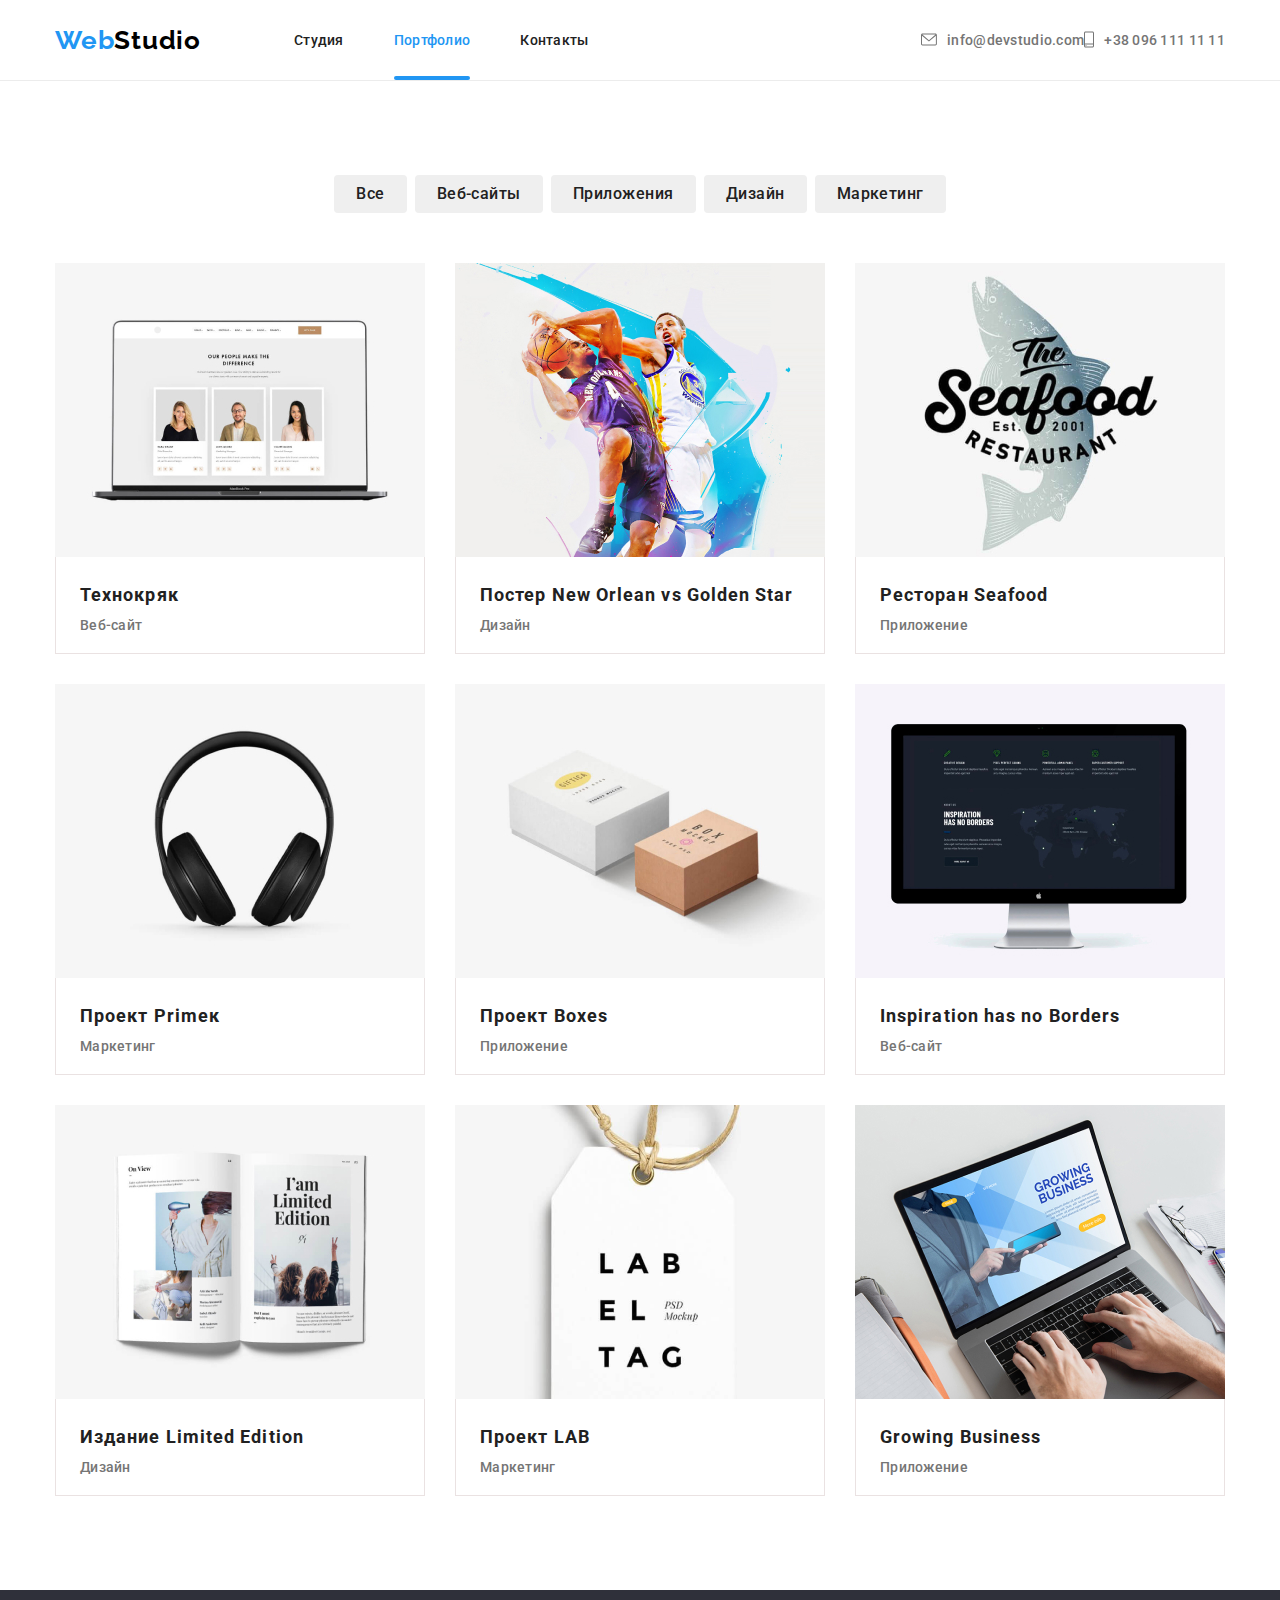
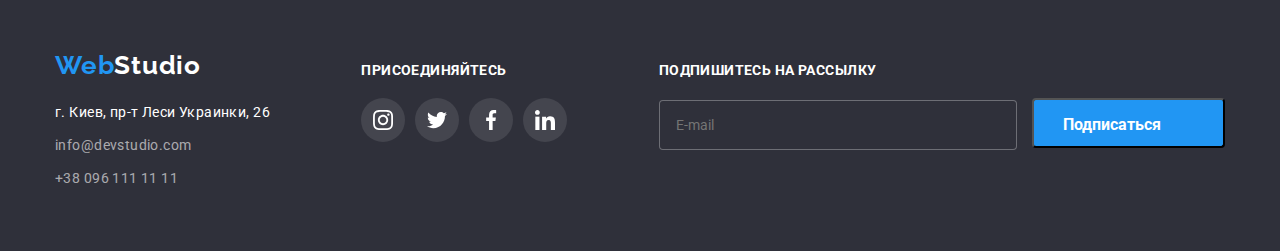
==== commit aec7c9b7: "ДЗ-7" ====
--- a/portfolio.html
+++ b/portfolio.html
@@ -14,7 +14,6 @@
       rel="stylesheet"
     />
     <!--3-ссылка на таблицы стилей в даном проекте-->
-	 <link rel="stylesheet" href="./css/styles.css" />
 	 <link rel="stylesheet" href="./css/portfolio.min.css" />
   </head>
   <body>
--- a/css/portfolio.min.css
+++ b/css/portfolio.min.css
@@ -1,2 +1,2 @@
-.visually-hiden{position:absolute !important;clip:rect(1px 1px 1px 1px);clip:rect(1px, 1px, 1px, 1px);padding:0 !important;border:0 !important;height:1px !important;width:1px !important;overflow:hidden}:root{--accent-color: #2196f3;--text-color: #757575;--basic-color: #212121;--active-color: #ffffff;--hero-color: #2f303a}.logo{font-family:Raleway, sans-serif;font-style:normal;font-weight:700;font-size:26px;line-height:1.192;letter-spacing:0.03em;color:#000000}.logo-footer{font-family:Raleway, sans-serif;font-style:normal;font-weight:700;font-size:26px;line-height:1.192;letter-spacing:0.03em;color:var(--active-color)}.nav-mail,.nav-phone{display:flex;align-items:center;font-style:normal;color:var(--text-color)}.hero-title{font-weight:900;font-size:44px;line-height:1.363;letter-spacing:0.06em;text-transform:uppercase;color:var(--active-color);min-width:696px;padding-bottom:30px}.btn-hero{border:0;padding:10px 32px;min-width:73px;font-weight:700;font-size:16px;line-height:1.875;letter-spacing:0.06em;color:var(--active-color);background-color:var(--accent-color);border-radius:4px;cursor:pointer}.list-caption{font-weight:700;font-size:14px;letter-spacing:0.03em;text-transform:uppercase;color:var(--basic-color);margin-bottom:10px}.text-list{font-style:normal;font-weight:400;font-size:14px;line-height:1.714;letter-spacing:0.03em;color:var(--text-color)}.work-caption,.command-caption{font-style:normal;font-weight:700;font-size:36px;line-height:1.166;text-align:center;letter-spacing:0.03em;color:var(--basic-color);margin-bottom:50px}.command-subject{font-weight:500;font-size:16px;line-height:1.187;text-align:center;letter-spacing:0.03em;color:var(--basic-color);margin-top:30px;margin-bottom:10px}.command-text{font-style:normal;font-weight:400l;font-size:16px;line-height:1.187;text-align:center;letter-spacing:0.03em;color:var(--text-color)}.text-footer{font-style:normal;font-weight:400;font-size:14px;line-height:1.714;letter-spacing:0.03em;color:var(--active-color);margin-bottom:9px}.footer-mail,.footer-phone{font-style:normal;font-weight:400;font-size:14px;line-height:1.714;letter-spacing:0.03em;color:rgba(255,255,255,0.6)}.title-right{font-family:Roboto;font-style:normal;font-weight:bold;font-size:14px;line-height:16px;letter-spacing:0.03em;color:var(--active-color);margin-bottom:20px}.footer-form-labe::placeholder{font-family:Roboto;font-style:normal;font-weight:normal;font-size:16px;line-height:1.25;color:rgba(255,255,255,0.6)}.footer_form-btn{position:relative;height:50px;padding:10px 62px 10px 29px;margin-left:12px;border-radius:4px;background-color:var(--accent-color);font-family:Roboto;font-style:normal;font-weight:bold;font-size:16px;line-height:1.87;align-items:center;text-align:center;color:#ffffff}.btn{border:0;font-size:16px;font-weight:500;line-height:1.625;letter-spacing:0.03em;color:var(--basic-color);padding:6px 22px;height:38px;border-radius:4px;cursor:pointer;transition-property:color, background-color;transition-duration:250ms;transition-timing-function:cubic-bezier(0.4, 0, 0.2, 1)}.overlay{font-family:Roboto;font-style:normal;font-weight:normal;font-size:18px;line-height:1.55;color:var(--active-color);background-color:rgba(33,150,243,0.9);padding:63px 24px;position:absolute;z-index:1;width:100%;height:100%;top:0;left:0;transform:translateY(100%);transition:transform 250ms cubic-bezier(0.4, 0, 0.2, 1)}.article-caption{font-weight:700;font-size:18px;line-height:2;letter-spacing:0.06em;color:var(--basic-color);padding-bottom:4px}.modal-title{font-family:Roboto;font-style:normal;font:weight 700;font-size:20px;line-height:23px;text-align:center;color:var(--basic-color);margin-bottom:12px}.modal_form-label{display:block;margin-bottom:10px;margin-bottom:10px;font-family:Roboto;font-style:normal;font-weight:normal;font-size:12px;line-height:1.16;color:#757575}.modal_form-feedack::placeholder{font-family:Roboto;font-style:normal;font-weight:normal;font-size:14px;line-height:1.14;color:rgba(117,117,117,0.5)}.modal_form-chek{display:block;margin-bottom:30px;margin-top:20px;font-family:Roboto;font-style:normal;font-weight:normal;font-size:14px;line-height:1.71px;color:#757575}.modal_form-link{margin-left:5px;font-family:Roboto;font-style:normal;font-weight:normal;font-size:14px;line-height:1.17px;text-decoration-line:underline;color:#2196f3}.modal_form-btn{display:block;margin:0 auto;width:200px;height:50px;font-family:Roboto;font-style:normal;font-weight:bold;font-size:16px;line-height:1.87px;text-align:center;color:#ffffff;background-color:var(--accent-color);border-radius:4px}body{font-family:Roboto, sans-serif;font-style:normal;font-size:14px;font-weight:500;line-height:1.142;letter-spacing:0.02em;text-align:left}*,*::before,*::after{margin:0;padding:0}img{display:block}a{text-decoration:none;color:var(--basic-color)}li{list-style-type:none}.container{width:1200px;padding-left:15px;padding-right:15px;margin:0 auto}.header{border-bottom:1px solid #ececec}.hero{background-color:var(--hero-color);height:600px;text-align:center;padding-top:0px;padding-bottom:0px}.hero{height:600px;padding-top:200px;padding-bottom:200px;background-image:linear-gradient(rgba(47,48,58,0.4), rgba(47,48,58,0.4)),url(../imaiges/hero.jpg);background-repeat:no-repeat;background-size:cover}.list{display:flex;align-items:center;padding-bottom:94px}.work{padding-bottom:94px}.command{padding-top:94px;padding-bottom:94px;background-color:#f5f4fa}.clients{padding-top:94px;padding-bottom:94px}footer{display:block;background-color:var(--hero-color);padding-bottom:60px;padding-top:60px;margin:0 auto}.total{align-items:center;padding-top:94px;padding-bottom:94px}
+.visually-hiden{position:absolute !important;clip:rect(1px 1px 1px 1px);clip:rect(1px, 1px, 1px, 1px);padding:0 !important;border:0 !important;height:1px !important;width:1px !important;overflow:hidden}.is-hidden{opacity:0;visibility:hidden;pointer-events:none}:root{--accent-color: #2196f3;--text-color: #757575;--basic-color: #212121;--active-color: #ffffff;--hero-color: #2f303a}.logo{font-family:Raleway, sans-serif;font-style:normal;font-weight:700;font-size:26px;line-height:1.192;letter-spacing:0.03em;color:#000000}.logo-footer{font-family:Raleway, sans-serif;font-style:normal;font-weight:700;font-size:26px;line-height:1.192;letter-spacing:0.03em;color:var(--active-color)}.nav-mail,.nav-phone{display:flex;align-items:center;font-style:normal;color:var(--text-color)}.hero-title{font-weight:900;font-size:44px;line-height:1.363;letter-spacing:0.06em;text-transform:uppercase;color:var(--active-color);min-width:696px;padding-bottom:30px}.text-list{font-style:normal;font-weight:400;font-size:14px;line-height:1.714;letter-spacing:0.03em;color:var(--text-color)}.work-caption,.command-caption{font-style:normal;font-weight:700;font-size:36px;line-height:1.166;text-align:center;letter-spacing:0.03em;color:var(--basic-color);margin-bottom:50px}.command-subject{font-weight:500;font-size:16px;line-height:1.187;text-align:center;letter-spacing:0.03em;color:var(--basic-color);margin-top:30px;margin-bottom:10px}.command-text{font-style:normal;font-weight:400;font-size:16px;line-height:1.187;text-align:center;letter-spacing:0.03em;color:var(--text-color)}.text-footer{font-style:normal;font-weight:400;font-size:14px;line-height:1.714;letter-spacing:0.03em;color:var(--active-color);margin-bottom:9px}.footer-mail,.footer-phone{font-style:normal;font-weight:400;font-size:14px;line-height:1.714;letter-spacing:0.03em;color:rgba(255,255,255,0.6)}.title-right{font-family:Roboto;font-style:normal;font-weight:bold;font-size:14px;line-height:16px;letter-spacing:0.03em;color:var(--active-color);margin-bottom:20px}.footer-form-labe::placeholder{font-family:Roboto;font-style:normal;font-weight:normal;font-size:16px;line-height:1.25;color:rgba(255,255,255,0.6)}.footer_form-btn{position:relative;height:50px;padding:10px 62px 10px 29px;margin-left:12px;border-radius:4px;background-color:var(--accent-color);font-family:Roboto;font-style:normal;font-weight:bold;font-size:16px;line-height:1.87;align-items:center;text-align:center;color:#ffffff}.btn{border:0;font-size:16px;font-weight:500;line-height:1.625;letter-spacing:0.03em;color:var(--basic-color);padding:6px 22px;height:38px;border-radius:4px;cursor:pointer;transition-property:color, background-color;transition-duration:250ms;transition-timing-function:cubic-bezier(0.4, 0, 0.2, 1)}.overlay{font-family:Roboto;font-style:normal;font-weight:normal;font-size:18px;line-height:1.55;color:var(--active-color);background-color:rgba(33,150,243,0.9);padding:63px 24px;position:absolute;z-index:1;width:100%;height:100%;top:0;left:0;transform:translateY(100%);transition:transform 250ms cubic-bezier(0.4, 0, 0.2, 1)}.article-caption{font-weight:700;font-size:18px;line-height:2;letter-spacing:0.06em;color:var(--basic-color);padding-bottom:4px}.modal-title{font-family:Roboto;font-style:normal;font:weight 700;font-size:20px;line-height:23px;text-align:center;color:var(--basic-color);margin-bottom:12px}.modal_form-label{display:block;margin-bottom:10px;margin-bottom:10px;font-family:Roboto;font-style:normal;font-weight:normal;font-size:12px;line-height:1.16;color:#757575}.modal_form-feedack::placeholder{font-family:Roboto;font-style:normal;font-weight:normal;font-size:14px;line-height:1.14;color:rgba(117,117,117,0.5)}.modal_form-chek{display:block;margin-bottom:30px;margin-top:20px;font-family:Roboto;font-style:normal;font-weight:normal;font-size:14px;line-height:1.71px;color:#757575}.modal_form-link{margin-left:5px;font-family:Roboto;font-style:normal;font-weight:normal;font-size:14px;line-height:1.17px;text-decoration-line:underline;color:#2196f3}.modal_form-btn{display:block;margin:0 auto;width:200px;height:50px;font-family:Roboto;font-style:normal;font-weight:bold;font-size:16px;line-height:1.87px;text-align:center;color:#ffffff;background-color:var(--accent-color);border-radius:4px}.command,.clients,.total{padding-top:94px;padding-bottom:94px}body{font-family:Roboto, sans-serif;font-style:normal;font-size:14px;font-weight:500;line-height:1.142;letter-spacing:0.02em;text-align:left}*,*::before,*::after{margin:0;padding:0}img{display:block}a{text-decoration:none;color:var(--basic-color)}li{list-style-type:none}.container{width:1200px;padding-left:15px;padding-right:15px;margin:0 auto}.header .container{display:flex;align-items:center}.container.footer{display:flex;justify-content:space-between}.items{margin-bottom:50px}.logo{margin-right:93px}.logo{font-family:Raleway, sans-serif;font-style:normal;font-weight:700;font-size:26px;line-height:1.192;letter-spacing:0.03em;color:#000000}.logo-footer{font-family:Raleway, sans-serif;font-style:normal;font-weight:700;font-size:26px;line-height:1.192;letter-spacing:0.03em;color:var(--active-color)}span{color:var(--accent-color)}.logo-footer{display:block;margin-bottom:20px}.butons{display:flex;justify-content:center;align-items:flex-start}.butons .button-item:not(:last-child){margin-right:8px}.butons .btn{border:0;font-size:16px;font-weight:500;line-height:1.625;letter-spacing:0.03em;color:var(--basic-color);padding:6px 22px;height:38px;border-radius:4px;cursor:pointer;transition-property:color, background-color;transition-duration:250ms;transition-timing-function:cubic-bezier(0.4, 0, 0.2, 1)}.butons .btn:hover,.butons .btn:focus{color:var(--active-color);background-color:var(--accent-color);box-shadow:0px 4px 4px rgba(0,0,0,0.25)}.hero{background-color:var(--hero-color);height:600px;text-align:center}.hero{height:600px;padding-top:200px;padding-bottom:200px;background-image:linear-gradient(rgba(47,48,58,0.4), rgba(47,48,58,0.4)),url(../imaiges/hero.jpg);background-repeat:no-repeat;background-size:cover}.list{display:flex;align-items:center;padding-bottom:94px}.command{background-color:#f5f4fa}footer{display:block;background-color:var(--hero-color);padding-bottom:60px;padding-top:60px;margin:0 auto}.total{align-items:center}.header{border-bottom:1px solid #ececec}.navigation{display:flex;align-items:center}.navigation .site-nav{display:flex;align-items:center}.navigation .site-nav .list-site{position:relative}.navigation .list-site:not(:last-child){margin-right:50px}.nav{display:block;padding-top:32px;padding-bottom:32px;transition-property:color;transition-duration:250ms;transition-timing-function:cubic-bezier(0.4, 0, 0.2, 1)}.nav.is-current{color:var(--accent-color)}.nav:hover,.nav:focus{color:var(--accent-color)}.is-current::after{content:"";display:block;background-color:var(--accent-color);width:100%;height:4px;border-radius:2px;position:absolute;bottom:0}.adress-header{display:flex;align-items:center;margin-left:auto}.adress-header .mail-header,.adress-header .phone-header{display:flex;align-items:center}.mail-icon,.phone-icon{fill:var(--text-color);display:block;margin-right:10px;cursor:pointer;transition-property:color;transition-duration:250ms;transition-timing-function:cubic-bezier(0.4, 0, 0.2, 1)}.nav-phone{transition-property:color;transition-duration:250ms;transition-timing-function:cubic-bezier(0.4, 0, 0.2, 1);display:flex;align-items:center;font-style:normal;color:var(--text-color)}.nav-phone:focus,.nav-phone:hover{color:var(--accent-color)}.nav-phone:focus .phone-icon,.nav-phone:hover .phone-icon{fill:var(--accent-color)}.nav-phone .nav-mail{margin-right:50px;transition-property:color;transition-duration:250ms;transition-timing-function:cubic-bezier(0.4, 0, 0.2, 1);display:flex;align-items:center;font-style:normal;color:var(--text-color)}.nav-phone .nav-mail:focus .mail-icon,.nav-phone .nav-mail:hover .mail-icon{fill:var(--accent-color)}.nav-phone .nav-mail:focus,.nav-phone .nav-mail:hover{color:var(--accent-color)}.right{display:block;padding-top:12px}.right .title-right{font-family:Roboto;font-style:normal;font-weight:bold;font-size:14px;line-height:16px;letter-spacing:0.03em;color:var(--active-color);margin-bottom:20px}.right .icons-right{display:flex;justify-content:space-between}.right .icons-right .icon:not(:last-child){margin-right:10px}.link-right{display:flex;align-items:center;justify-content:center;width:44px;height:44px;border-radius:50%;background-color:rgba(255,255,255,0.1);transition-property:background-color;transition-duration:250ms;transition-timing-function:cubic-bezier(0.4, 0, 0.2, 1)}.link-right:hover,.link-right:focus{background-color:var(--accent-color)}.link-right .icon-right{fill:var(--active-color);width:20px;height:20px}.text-footer{font-style:normal;font-weight:400;font-size:14px;line-height:1.714;letter-spacing:0.03em;color:var(--active-color);margin-bottom:9px}.footer-mail,.footer-phone{font-style:normal;font-weight:400;font-size:14px;line-height:1.714;letter-spacing:0.03em;color:rgba(255,255,255,0.6)}.footer-mail{margin-bottom:9px}.footer-form{padding-top:12px}.footer-form_input{padding-left:16px;color:var(--active-color);width:358px;height:50px;background-color:var(--hero-color);border:1px solid rgba(255,255,255,0.3);box-sizing:border-box;border-radius:4px}.footer-form-labe::placeholder{font-family:Roboto;font-style:normal;font-weight:normal;font-size:16px;line-height:1.25;color:rgba(255,255,255,0.6)}.footer-form_form-btn{position:relative;height:50px;padding:10px 62px 10px 29px;margin-left:12px;border-radius:4px;background-color:var(--accent-color);font-family:Roboto;font-style:normal;font-weight:bold;font-size:16px;line-height:1.87;align-items:center;text-align:center;color:#ffffff}.footer-form_form-btn::after{background-image:url(../imaiges-svg/icon-send.svg);position:absolute;top:13px;right:28px;content:" ";display:block;width:24px;height:24px;background-size:cover;background-position:center}.article{display:flex;flex-wrap:wrap;margin-top:-30px;margin-left:-30px}.article .article-item{display:block;margin-left:30px;margin-top:30px;flex-basis:calc(100% / 3-33px)}.article .article-item .article-item-link{display:block;transition-property:box-shadow;transition-duration:250ms;transition-timing-function:cubic-bezier(0.4, 0, 0.2, 1)}.article .article-item .article-item-link:hover .overlay,.article .article-item .article-item-link:focus .overlay{transform:translateY(0%)}.article .article-item .article-item-link:hover,.article .article-item .article-item-link:focus{box-shadow:0px 4px 4px 0px rgba(0,0,0,0.25);cursor:pointer}.img{position:relative;display:block;overflow:hidden}.overlay{font-family:Roboto;font-style:normal;font-weight:normal;font-size:18px;line-height:1.55;color:var(--active-color);background-color:rgba(33,150,243,0.9);padding:63px 24px;position:absolute;z-index:1;width:100%;height:100%;top:0;left:0;transform:translateY(100%);transition:transform 250ms cubic-bezier(0.4, 0, 0.2, 1)}.item{padding:20px 24px;border:1px solid #eae2e2;border-top:none}.item .article-caption{font-weight:700;font-size:18px;line-height:2;letter-spacing:0.06em;color:var(--basic-color);padding-bottom:4px}.item .text{color:var(--text-color)}
 /*# sourceMappingURL=portfolio.min.css.map */